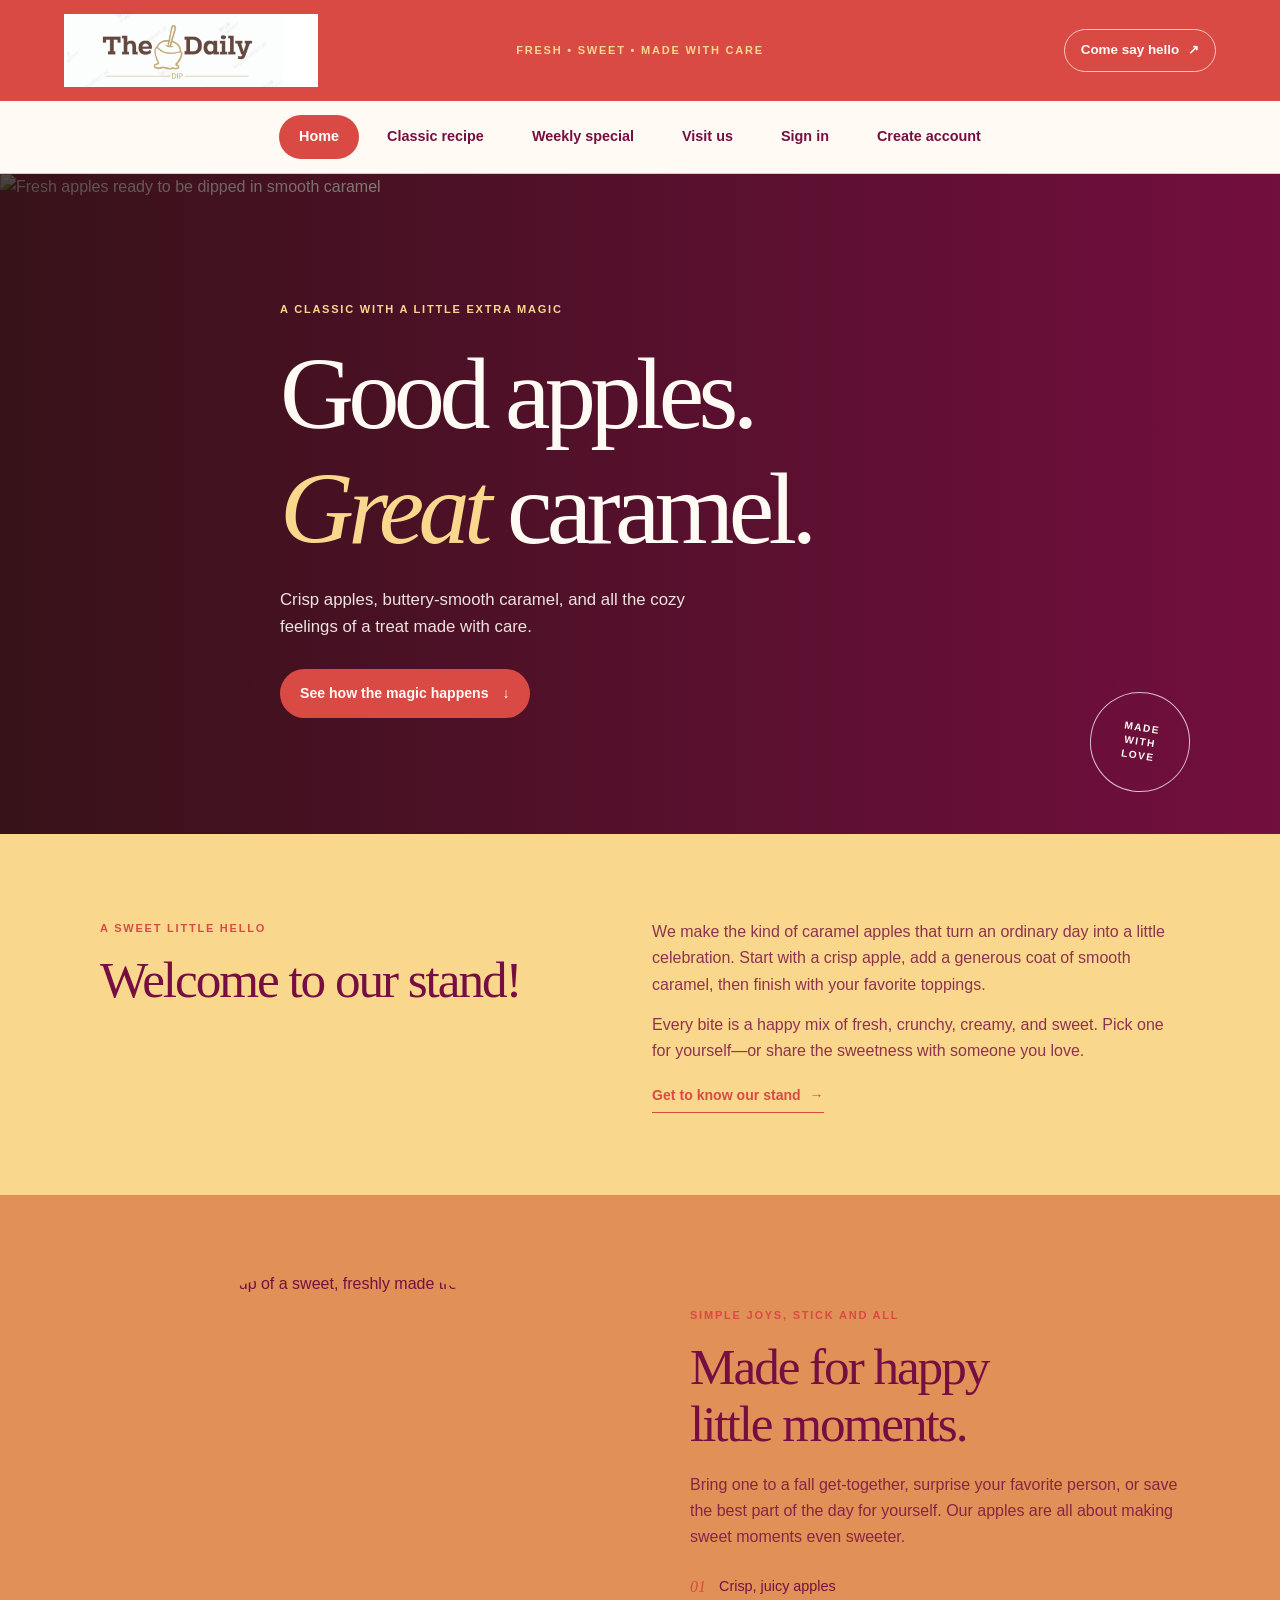
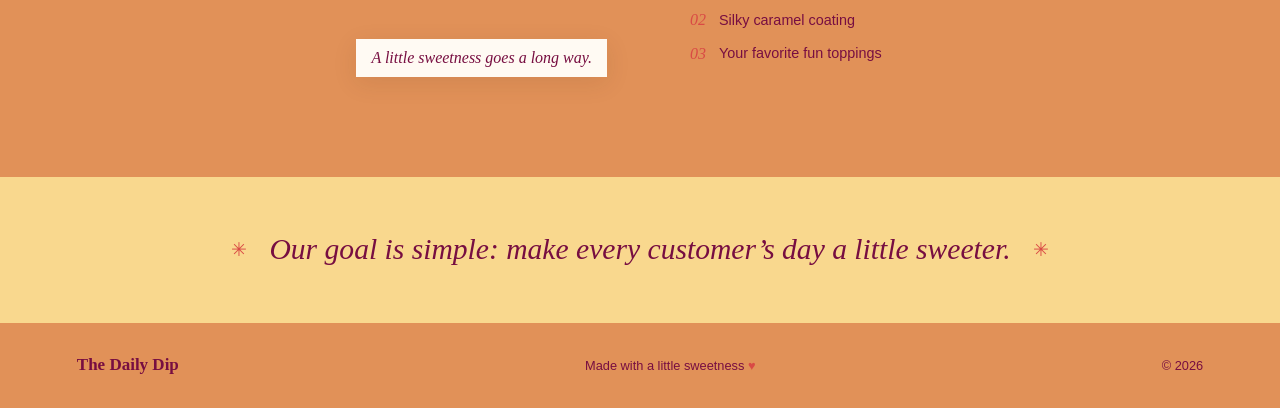
==== candy apple website/index.html @ d2ce702b "Add files via upload" ====
<!DOCTYPE html>
<html lang="en">
<head>
  <meta charset="UTF-8">
  <meta name="viewport" content="width=device-width, initial-scale=1.0">
  <meta name="theme-color" content="#770E41">
  <meta name="referrer" content="no-referrer">
  <meta http-equiv="Content-Security-Policy" content="default-src 'self'; img-src 'self' https://images.unsplash.com; script-src 'self'; style-src 'self'; base-uri 'none'; form-action 'none'; object-src 'none'">
  <meta name="description" content="Meet your new favorite fall treat: crisp apples dipped in buttery caramel and finished with a little extra sweetness.">
  <title>The Daily Dip | A little sweetness in every bite</title>
  <link rel="preconnect" href="https://images.unsplash.com">
  <link rel="stylesheet" href="style.css">
  <script src="script.js" defer></script>
</head>
<body>
  <header class="site-header">
    <a class="brand" href="#home" aria-label="The Daily Dip home" data-page-link="home">
      <img class="brand-logo" src="images/daily-dip-logo.png" alt="The Daily Dip">
    </a>
    <p class="header-note">FRESH • SWEET • MADE WITH CARE</p>
    <a class="header-cta" href="#contact" data-page-link="contact">Come say hello <span aria-hidden="true">↗</span></a>
  </header>

  <nav class="tabs" aria-label="Website pages">
    <button class="tab-button active" type="button" data-page="home" aria-controls="home" aria-current="page">Home</button>
    <button class="tab-button" type="button" data-page="recipe" aria-controls="recipe">Classic recipe</button>
    <button class="tab-button" type="button" data-page="weekly-special" aria-controls="weekly-special">Weekly special</button>
    <button class="tab-button" type="button" data-page="contact" aria-controls="contact">Visit us</button>
    <button class="tab-button sign-in-tab" type="button" data-page="signin" aria-controls="signin">Sign in</button>
    <button class="tab-button" type="button" data-page="create-account" aria-controls="create-account">Create account</button>
  </nav>

  <main>
    <section class="page" id="home">
      <div class="hero">
        <img
          class="hero-photo"
          src="https://images.unsplash.com/photo-1661179737616-95a38a48d9b2?auto=format&amp;fit=crop&amp;w=1800&amp;q=85"
          alt="Fresh apples ready to be dipped in smooth caramel"
          fetchpriority="high"
        >
        <div class="hero-shade"></div>
        <div class="hero-copy">
          <p class="eyebrow">A CLASSIC WITH A LITTLE EXTRA MAGIC</p>
          <h1>Good apples.<br><em>Great</em> caramel.</h1>
          <p class="hero-description">Crisp apples, buttery-smooth caramel, and all the cozy feelings of a treat made with care.</p>
          <button class="button button-light" type="button" data-page-link="recipe">See how the magic happens <span aria-hidden="true">↓</span></button>
        </div>
        <span class="hero-stamp" aria-hidden="true">MADE<br>WITH<br>LOVE</span>
      </div>

      <div class="intro content-width">
        <div class="intro-heading">
          <p class="section-label">A SWEET LITTLE HELLO</p>
          <h2>Welcome to our stand!</h2>
        </div>
        <div class="intro-copy">
          <p>We make the kind of caramel apples that turn an ordinary day into a little celebration. Start with a crisp apple, add a generous coat of smooth caramel, then finish with your favorite toppings.</p>
          <p>Every bite is a happy mix of fresh, crunchy, creamy, and sweet. Pick one for yourself—or share the sweetness with someone you love.</p>
          <button class="text-link" type="button" data-page-link="contact">Get to know our stand <span aria-hidden="true">→</span></button>
        </div>
      </div>

      <div class="treat-section">
        <div class="treat-inner content-width">
          <div class="treat-image-wrap">
            <img
              class="treat-image"
              src="https://images.unsplash.com/photo-1695834917465-513b31b8171d?auto=format&amp;fit=crop&amp;w=1000&amp;q=85"
              alt="A tempting close-up of a sweet, freshly made treat"
              loading="lazy"
            >
            <span class="image-caption">A little sweetness goes a long way.</span>
          </div>
          <div class="treat-copy">
            <p class="section-label">SIMPLE JOYS, STICK AND ALL</p>
            <h2>Made for happy<br>little moments.</h2>
            <p>Bring one to a fall get-together, surprise your favorite person, or save the best part of the day for yourself. Our apples are all about making sweet moments even sweeter.</p>
            <div class="treat-points">
              <span><b>01</b> Crisp, juicy apples</span>
              <span><b>02</b> Silky caramel coating</span>
              <span><b>03</b> Your favorite fun toppings</span>
            </div>
          </div>
        </div>
      </div>
      <div class="closing-note content-width">
        <span class="closing-star" aria-hidden="true">✳</span>
        <p>Our goal is simple: make every customer’s day a little sweeter.</p>
        <span class="closing-star" aria-hidden="true">✳</span>
      </div>
    </section>

    <section class="page" id="recipe" hidden>
      <div class="page-heading content-width">
        <p class="section-label">MADE FRESH, MADE WITH CARE</p>
        <h1>How to make<br><em>caramel apple magic</em></h1>
        <p>A cozy kitchen classic with crisp apples, smooth caramel, and room for all your favorite toppings.</p>
      </div>
      <div class="recipe-layout content-width">
        <aside class="recipe-sidebar">
          <div class="recipe-photo-frame">
            <img
              src="https://images.unsplash.com/photo-1661179737616-95a38a48d9b2?auto=format&amp;fit=crop&amp;w=900&amp;q=85"
              alt="Apples for a homemade caramel apple recipe"
              loading="lazy"
            >
          </div>
          <div class="recipe-facts">
            <span>MAKES</span><strong>6 apples</strong>
            <span>YOU’LL NEED</span><strong>A little patience &amp; a grown-up helper</strong>
          </div>
          <p class="safety-note">Hot caramel can burn. Ask an adult to help with melting and dipping, and follow the caramel package directions.</p>
        </aside>
        <div class="recipe-content">
          <div class="recipe-card">
            <p class="section-label">GATHER YOUR INGREDIENTS</p>
            <h2>The good stuff</h2>
            <ul class="ingredient-list">
              <li><span>6</span> medium apples</li>
              <li><span>1 package</span> soft caramels</li>
              <li><span>2 tbsp</span> water (or as directed on the caramel package)</li>
              <li><span>6</span> wooden sticks</li>
              <li><span>Optional</span> chopped nuts, sprinkles, or mini chocolate chips</li>
            </ul>
            <p class="small-note">You’ll also need a saucepan or microwave-safe bowl, a spoon, a baking tray, and parchment paper.</p>
          </div>
          <div class="directions-card">
            <p class="section-label">LET’S MAKE SOMETHING SWEET</p>
            <h2>One little step at a time</h2>
            <ol class="directions-list">
              <li><span>Wash the apples and dry them completely.</span></li>
              <li><span>Carefully remove the stems and push a wooden stick into the top of each apple.</span></li>
              <li><span>Line a baking tray with parchment paper.</span></li>
              <li><span>With an adult’s help, melt the caramels with the water according to the package directions. Stir until smooth.</span></li>
              <li><span>Dip each apple in the caramel and turn it until coated.</span></li>
              <li><span>Add your favorite toppings while the caramel is still soft.</span></li>
              <li><span>Set the apples on the prepared tray and let the caramel firm up before serving.</span></li>
              <li><span>Share, enjoy, and follow safe food-handling and storage instructions.</span></li>
            </ol>
          </div>
        </div>
      </div>
    </section>

    <section class="page" id="weekly-special" hidden>
      <div class="weekly-heading content-width">
        <p class="section-label">A LITTLE SOMETHING EXTRA</p>
        <h1>This week’s <em>special</em></h1>
        <p>Cinnamon Toast Crunch, creamy white chocolate, and a buttery caramel finish. It’s a crunchy, sweet twist on our favorite caramel apple.</p>
      </div>
      <div class="special-feature content-width">
        <figure class="special-photo">
          <img
            src="images/weekly-special.png"
            alt="Cinnamon Toast Crunch caramel apples topped with white chocolate and caramel, pictured with the weekly special sign"
          >
          <figcaption>Crunchy, creamy, cinnamon-sweet, and dipped with care.</figcaption>
        </figure>
        <div class="special-recipe">
          <p class="section-label">CINNAMON TOAST CRUNCH • WHITE CHOCOLATE • CARAMEL</p>
          <h2>Cinnamon Crunch<br><em>caramel apples</em></h2>
          <div class="special-facts">
            <span>Makes</span><strong>4 apples</strong>
            <span>Prep</span><strong>About 30 minutes, plus setting time</strong>
          </div>
          <h3>Gather your ingredients</h3>
          <ul class="ingredient-list">
            <li><span>4</span> crisp apples, washed and completely dried</li>
            <li><span>1 package</span> soft caramels, plus water as directed on package</li>
            <li><span>1 cup</span> white chocolate chips or melting wafers</li>
            <li><span>2 cups</span> Cinnamon Toast Crunch cereal, lightly crushed</li>
            <li><span>4</span> wooden apple sticks</li>
            <li><span>Optional</span> extra caramel for drizzling</li>
          </ul>
          <p class="small-note">You’ll also need parchment paper and a baking tray. Check ingredient labels for allergens before serving.</p>
        </div>
      </div>
      <div class="special-directions content-width">
        <div>
          <p class="section-label">YOUR NEW FAVORITE FALL TREAT</p>
          <h2>Make the<br><em>weekly special</em></h2>
          <p>A few simple steps turn a fresh apple into a crunchy, chocolatey, caramel-dipped treat.</p>
          <p class="safety-note">Ask an adult to help with hot caramel and melted chocolate. Follow package directions and take care to avoid burns.</p>
        </div>
        <ol class="directions-list">
          <li><span>Line a baking tray with parchment. Wash the apples, dry them completely, and carefully press a wooden stick into each stem end.</span></li>
          <li><span>Put the Cinnamon Toast Crunch in a sealed bag and gently crush it into small, crunchy pieces. Pour the crumbs into a shallow bowl.</span></li>
          <li><span>With an adult’s help, melt the caramels with water according to the package directions. Stir until smooth.</span></li>
          <li><span>Dip each apple in the caramel, turning it to coat. Let the extra caramel drip off, then set the apple on the lined tray until the caramel is just tacky.</span></li>
          <li><span>Melt the white chocolate according to its package directions. Drizzle it over the apples or dip the caramel-coated apples in it.</span></li>
          <li><span>While the chocolate is still soft, sprinkle the crushed cereal over each apple and gently press it into the coating. Drizzle with extra caramel if you like.</span></li>
          <li><span>Place the apples on the tray and let the coating set before serving. Store and handle them according to the package directions and safe food-handling guidance.</span></li>
        </ol>
      </div>
    </section>

    <section class="page" id="signin" hidden>
      <div class="signin-layout content-width">
        <div class="signin-welcome">
          <p class="section-label">A LITTLE SWEETNESS, JUST FOR YOU</p>
          <h1>Welcome<br><em>back.</em></h1>
          <p>Sign in to your Daily Dip account to pick up where you left off.</p>
          <img
            src="images/weekly-special.png"
            alt="This week's Cinnamon Toast Crunch, white chocolate, and caramel apple special"
            loading="lazy"
          >
        </div>
        <div class="signin-card">
          <span class="signin-icon" aria-hidden="true">♡</span>
          <p class="section-label">YOUR SWEET LITTLE CORNER</p>
          <h2 id="signin-heading">Sign in</h2>
          <p class="signin-description">Enter your details below to continue.</p>
          <div class="signin-form" role="group" aria-labelledby="signin-heading">
            <label for="signin-email">Email address</label>
            <input id="signin-email" type="email" placeholder="you@example.com" autocomplete="off">
            <div class="password-label">
              <label for="signin-password">Password</label>
              <button type="button" class="signin-inert-link" data-signin-message="Password reset isn’t connected in this demo.">Forgot password?</button>
            </div>
            <input id="signin-password" type="password" placeholder="Enter your password" autocomplete="off">
            <button type="button" class="button signin-submit">Sign in <span aria-hidden="true">→</span></button>
            <p class="signin-feedback" role="status" aria-live="polite" hidden></p>
          </div>
          <p class="signin-signup">New to The Daily Dip? <button type="button" class="signin-inert-link" data-page-link="create-account">Create an account</button></p>
          <p class="signin-demo-note">This sign-in screen is a visual demo. Account sign-in isn’t connected yet.</p>
        </div>
      </div>
    </section>

    <section class="page" id="create-account" hidden>
      <div class="signin-layout content-width">
        <div class="signin-welcome">
          <p class="section-label">JOIN OUR SWEET LITTLE COMMUNITY</p>
          <h1>Your next<br><em>favorite</em> starts here.</h1>
          <p>Create a Daily Dip account to keep all your favorite treats close at hand.</p>
          <img
            src="images/weekly-special.png"
            alt="This week's Cinnamon Toast Crunch, white chocolate, and caramel apple special"
            loading="lazy"
          >
        </div>
        <div class="signin-card">
          <span class="signin-icon" aria-hidden="true">♡</span>
          <p class="section-label">SAVE A SEAT AT THE SWEET TABLE</p>
          <h2 id="create-account-heading">Create an account</h2>
          <p class="signin-description">Add your details below to get started.</p>
          <div class="signin-form" role="group" aria-labelledby="create-account-heading">
            <label for="create-account-name">Your name</label>
            <input id="create-account-name" type="text" placeholder="Your name" autocomplete="off">
            <label for="create-account-email">Email address</label>
            <input id="create-account-email" type="email" placeholder="you@example.com" autocomplete="off">
            <label for="create-account-password">Create a password</label>
            <input id="create-account-password" type="password" placeholder="Create a password" autocomplete="off">
            <button type="button" class="button signin-submit create-account-submit">Create account <span aria-hidden="true">→</span></button>
            <p class="signin-feedback" role="status" aria-live="polite" hidden></p>
          </div>
          <p class="signin-signup">Already have an account? <button type="button" class="signin-inert-link" data-page-link="signin">Sign in</button></p>
          <p class="signin-demo-note">This account-creation screen is a visual demo. Your details aren’t sent or saved.</p>
        </div>
      </div>
    </section>

    <section class="page" id="contact" hidden>
      <div class="contact-hero content-width">
        <div>
          <p class="section-label">COME SAY HELLO</p>
          <h1>There’s always<br>room for <em>one more.</em></h1>
          <p>We’d love to help you find your perfect caramel apple. Here’s a little more about our stand.</p>
        </div>
        <div class="contact-photo-wrap">
          <img
            src="https://images.unsplash.com/photo-1695834917465-513b31b8171d?auto=format&amp;fit=crop&amp;w=900&amp;q=85"
            alt="A sweet treat to share with friends and family"
            loading="lazy"
          >
        </div>
      </div>
      <div class="contact-details content-width">
        <div class="contact-card">
          <span class="contact-icon" aria-hidden="true">✳</span>
          <p class="section-label">OUR LITTLE BUSINESS</p>
          <h2>Small treats.<br>Big smiles.</h2>
          <p>We’re here to make a simple, delicious treat feel special. From that first crisp bite to the last bit of caramel, our aim is to make your day a little sweeter.</p>
        </div>
        <div class="contact-card contact-card-highlight">
          <span class="contact-icon" aria-hidden="true">♡</span>
          <p class="section-label">FIND &amp; CONTACT US</p>
          <h2>Let’s keep<br>in touch.</h2>
          <p>Our phone, email, location, and hours haven’t been added yet. Check back soon for the details—or ask the stand in person.</p>
          <div class="detail-list">
            <p><span>Location</span><strong>Details coming soon</strong></p>
            <p><span>Hours</span><strong>Details coming soon</strong></p>
            <p><span>Custom orders</span><strong>Details coming soon</strong></p>
          </div>
        </div>
      </div>
      <p class="mission-note content-width">Thanks for stopping by. We hope your day is a little sweeter already.</p>
    </section>
  </main>

  <footer class="site-footer">
    <a class="footer-brand" href="#home" data-page-link="home">The Daily Dip</a>
    <span>Made with a little sweetness <span aria-hidden="true">♥</span></span>
    <span>© 2026</span>
  </footer>
</body>
</html>
---- candy apple website/style.css ----
:root {
  --page-bg: #F9D88E;
  --card-bg: #fffaf3;
  --font-color: #770E41;
  --heading-color: #770E41;
  --accent-color: #D94A45;
  --accent-light: #E19158;
  --border-color: rgba(119, 14, 65, .22);
  --heading-font: Georgia, "Times New Roman", serif;
  --body-font: Arial, Helvetica, sans-serif;
}

* { box-sizing: border-box; }

html { scroll-behavior: smooth; }

body {
  margin: 0;
  background: var(--page-bg);
  color: var(--font-color);
  font-family: var(--body-font);
  line-height: 1.65;
}

button, a { -webkit-tap-highlight-color: transparent; }
button { font: inherit; }
a { color: inherit; }

.site-header {
  min-height: 94px;
  padding: 14px max(5vw, 22px);
  display: grid;
  grid-template-columns: 1fr auto 1fr;
  align-items: center;
  gap: 24px;
  background: #D94A45;
}

.brand {
  display: inline-flex;
  align-items: center;
  justify-self: start;
  gap: 12px;
  text-decoration: none;
}

.brand-logo {
  display: block;
  width: 254px;
  height: auto;
}

.footer-brand { color: var(--heading-color); font: 700 17px/1.05 var(--heading-font); }

.header-note, .eyebrow, .section-label {
  color: #D94A45;
  font-size: .69rem;
  font-weight: 700;
  letter-spacing: .16em;
}

.header-note { margin: 0; text-align: center; color: #F9D88E; }

.header-cta {
  justify-self: end;
  padding: 9px 16px;
  border: 1px solid rgba(255, 250, 243, .7);
  border-radius: 999px;
  color: #fffaf3;
  font-size: .84rem;
  font-weight: 700;
  text-decoration: none;
}

.header-cta span { padding-left: 5px; }
.header-cta:hover { background: rgba(249, 216, 142, .18); }

.tabs {
  position: relative;
  z-index: 2;
  display: flex;
  justify-content: center;
  gap: 8px;
  padding: 14px 18px;
  border-bottom: 1px solid var(--border-color);
  background: var(--card-bg);
}

.tab-button {
  padding: 9px 19px;
  border: 1px solid transparent;
  border-radius: 999px;
  background: transparent;
  color: var(--font-color);
  cursor: pointer;
  font-size: .9rem;
  font-weight: 700;
  transition: background .18s ease, color .18s ease, border-color .18s ease;
}

.tab-button:hover { border-color: var(--border-color); }
.tab-button.active { background: #D94A45; color: white; }
.tab-button:focus-visible, .button:focus-visible, .header-cta:focus-visible, a:focus-visible {
  outline: 3px solid #D94A45;
  outline-offset: 3px;
}

.page[hidden] { display: none; }
.page { animation: appear .24s ease both; }
@keyframes appear {
  from { opacity: 0; transform: translateY(5px); }
  to { opacity: 1; transform: translateY(0); }
}

.hero {
  position: relative;
  display: flex;
  min-height: min(660px, 69vw);
  align-items: center;
  overflow: hidden;
  background: #770E41;
  color: white;
}

.hero-photo, .hero-shade {
  position: absolute;
  inset: 0;
  width: 100%;
  height: 100%;
}

.hero-photo { object-fit: cover; object-position: center 54%; }
.hero-shade { background: linear-gradient(90deg, rgba(37, 19, 13, .78), rgba(37, 19, 13, .4) 52%, rgba(37, 19, 13, .05)); }

.hero-copy {
  position: relative;
  z-index: 1;
  width: min(720px, 78%);
  margin: 0 auto;
  padding: 84px 0;
}

.hero .eyebrow { color: #F9D88E; }
h1, h2, h3 { color: var(--heading-color); font-family: var(--heading-font); line-height: 1.12; }
.hero h1 {
  margin: 19px 0;
  color: #fffaf3;
  font-size: clamp(3.2rem, 8vw, 6.7rem);
  font-weight: 500;
  letter-spacing: -.055em;
}
h1 em, h2 em { color: var(--accent-color); font-weight: 400; }
.hero h1 em { color: #F9D88E; }

.hero-description {
  max-width: 430px;
  margin: 0 0 28px;
  color: rgba(255, 250, 243, .9);
  font-size: 1.05rem;
}

.button {
  display: inline-flex;
  align-items: center;
  gap: 14px;
  border: 0;
  border-radius: 999px;
  padding: 13px 20px;
  cursor: pointer;
  font-size: .88rem;
  font-weight: 700;
}

.button-light { background: #D94A45; color: #fffaf3; }
.button-light:hover { background: #770E41; }

.hero-stamp {
  position: absolute;
  right: max(7vw, 28px);
  bottom: 42px;
  display: grid;
  width: 100px;
  height: 100px;
  place-content: center;
  border: 1px solid rgba(255, 250, 243, .75);
  border-radius: 50%;
  color: #fffaf3;
  font: 700 .64rem/1.4 var(--body-font);
  letter-spacing: .14em;
  text-align: center;
  transform: rotate(9deg);
}

.content-width { width: min(1080px, 88%); margin-right: auto; margin-left: auto; }
.intro {
  display: grid;
  grid-template-columns: .92fr 1.08fr;
  gap: clamp(30px, 8vw, 110px);
  padding-top: 85px;
  padding-bottom: 82px;
}

.section-label { margin: 0 0 14px; }
.intro h2, .treat-copy h2, .contact-card h2 {
  margin: 0;
  font-size: clamp(2.2rem, 4vw, 3.3rem);
  font-weight: 500;
  letter-spacing: -.04em;
}

.intro-copy p { margin: 0 0 14px; color: rgba(119, 14, 65, .82); }
.text-link {
  margin-top: 5px;
  padding: 0 0 5px;
  border: 0;
  border-bottom: 1px solid var(--accent-color);
  background: none;
  color: var(--accent-color);
  cursor: pointer;
  font-size: .88rem;
  font-weight: 700;
}
.text-link span { padding-left: 5px; }

.treat-section { padding: 76px 0; background: #E19158; }
.treat-inner {
  display: grid;
  grid-template-columns: 1fr 1fr;
  align-items: center;
  gap: clamp(40px, 8vw, 100px);
}
.treat-image-wrap { position: relative; }
.treat-image {
  display: block;
  width: 100%;
  height: 430px;
  border-radius: 46% 46% 4px 4px;
  object-fit: cover;
}
.image-caption {
  position: absolute;
  right: -17px;
  bottom: 24px;
  padding: 10px 15px;
  background: var(--card-bg);
  color: var(--heading-color);
  font: italic 1rem var(--heading-font);
  box-shadow: 0 6px 24px rgba(75, 43, 24, .1);
}
.treat-copy > p:not(.section-label) { margin: 19px 0; color: rgba(119, 14, 65, .84); }
.treat-points { display: grid; gap: 10px; margin-top: 24px; }
.treat-points span { display: flex; align-items: center; gap: 13px; font-size: .9rem; }
.treat-points b { color: var(--accent-color); font: italic 1rem var(--heading-font); }

.closing-note {
  display: flex;
  min-height: 146px;
  align-items: center;
  justify-content: center;
  gap: 22px;
  color: var(--heading-color);
  text-align: center;
}
.closing-note p { font: italic clamp(1.3rem, 3vw, 1.85rem) var(--heading-font); }
.closing-star { color: var(--accent-color); font-size: 1.2rem; }

.page-heading { padding-top: 76px; padding-bottom: 38px; text-align: center; }
.page-heading h1, .contact-hero h1 {
  margin: 0;
  font-size: clamp(2.8rem, 6vw, 5rem);
  font-weight: 500;
  letter-spacing: -.055em;
}
.page-heading > p:last-child { max-width: 530px; margin: 16px auto 0; color: rgba(119, 14, 65, .82); }

.recipe-layout {
  display: grid;
  grid-template-columns: .7fr 1.3fr;
  align-items: start;
  gap: 34px;
  padding-bottom: 86px;
}
.recipe-sidebar { position: sticky; top: 20px; }
.recipe-photo-frame { padding: 9px; border: 1px solid var(--border-color); background: var(--card-bg); }
.recipe-photo-frame img { display: block; width: 100%; height: 300px; object-fit: cover; }
.recipe-facts {
  display: grid;
  grid-template-columns: 1fr 1.25fr;
  gap: 6px 15px;
  padding: 18px 0;
  border-bottom: 1px solid var(--border-color);
}
.recipe-facts span { color: var(--accent-color); font-size: .67rem; font-weight: 700; letter-spacing: .13em; }
.recipe-facts strong { font-family: var(--heading-font); font-size: .92rem; font-weight: 500; }
.safety-note { padding-left: 13px; border-left: 3px solid var(--accent-color); color: #66544b; font-size: .8rem; }
.recipe-card, .directions-card { padding: clamp(22px, 4vw, 38px); border: 1px solid var(--border-color); background: var(--card-bg); }
.recipe-card h2, .directions-card h2 { margin: 0 0 18px; font-size: 2rem; font-weight: 500; }
.ingredient-list { margin: 0; padding: 0; list-style: none; }
.ingredient-list li { display: flex; gap: 13px; align-items: baseline; padding: 10px 0; border-bottom: 1px solid #f0e8df; color: #66544b; font-size: .9rem; }
.ingredient-list li span { min-width: 66px; color: var(--heading-color); font-family: var(--heading-font); font-weight: 700; }
.small-note { margin: 18px 0 0; color: #806b5e; font-size: .82rem; font-style: italic; }
.directions-card { margin-top: 20px; }
.directions-list { display: grid; gap: 13px; margin: 0; padding: 0; counter-reset: steps; list-style: none; }
.directions-list li { display: grid; grid-template-columns: 32px 1fr; gap: 12px; align-items: start; color: #66544b; font-size: .9rem; counter-increment: steps; }
.directions-list li::before {
  display: grid;
  width: 29px;
  height: 29px;
  place-items: center;
  border-radius: 50%;
  background: var(--accent-light);
  color: var(--accent-color);
  content: counter(steps, decimal-leading-zero);
  font-size: .7rem;
  font-weight: 700;
}

.contact-hero {
  display: grid;
  grid-template-columns: 1fr .8fr;
  align-items: center;
  gap: 55px;
  padding-top: 72px;
  padding-bottom: 55px;
}
.contact-hero h1 { font-size: clamp(2.8rem, 5vw, 4.7rem); }
.contact-hero > div:first-child > p:last-child { max-width: 400px; margin: 18px 0 0; color: #66544b; }
.contact-photo-wrap { position: relative; padding: 12px; border: 1px solid var(--border-color); background: var(--card-bg); transform: rotate(2deg); }
.contact-photo-wrap img { display: block; width: 100%; height: 310px; object-fit: cover; }
.contact-details { display: grid; grid-template-columns: 1fr 1fr; gap: 20px; padding-bottom: 24px; }
.contact-card { padding: clamp(25px, 4vw, 42px); border: 1px solid var(--border-color); background: var(--card-bg); }
.contact-card-highlight { background: #F9D88E; }
.contact-icon { display: grid; width: 40px; height: 40px; place-items: center; margin-bottom: 20px; border-radius: 50%; background: #D94A45; color: #fffaf3; font-size: 1.3rem; }
.contact-card h2 { margin-bottom: 15px; font-size: 2.3rem; }
.contact-card > p:not(.section-label) { max-width: 38ch; margin: 0; color: #66544b; font-size: .9rem; }
.detail-list { margin-top: 20px; border-top: 1px solid rgba(100, 47, 32, .15); }
.detail-list p { display: flex; justify-content: space-between; gap: 12px; margin: 0; padding: 10px 0; border-bottom: 1px solid rgba(100, 47, 32, .15); font-size: .8rem; }
.detail-list span { color: #806b5e; }
.detail-list strong { color: var(--heading-color); text-align: right; }
.mission-note { padding: 24px 0 74px; color: var(--accent-color); font: italic 1.25rem var(--heading-font); text-align: center; }

.weekly-heading {
  padding-top: 68px;
  padding-bottom: 35px;
  text-align: center;
}
.weekly-heading h1 {
  margin: 0;
  font-size: clamp(2.8rem, 6vw, 5rem);
  font-weight: 500;
  letter-spacing: -.055em;
}
.weekly-heading > p:last-child { max-width: 620px; margin: 16px auto 0; color: #66544b; }
.special-feature {
  display: grid;
  grid-template-columns: .85fr 1.15fr;
  align-items: start;
  gap: clamp(28px, 6vw, 72px);
  padding-bottom: 54px;
}
.special-photo {
  position: sticky;
  top: 20px;
  margin: 0;
  padding: 11px;
  border: 1px solid var(--border-color);
  background: var(--card-bg);
}
.special-photo img { display: block; width: 100%; height: auto; }
.special-photo figcaption { padding: 12px 5px 3px; color: #806b5e; font: italic .95rem var(--heading-font); text-align: center; }
.special-recipe { padding: clamp(23px, 4vw, 38px); border: 1px solid var(--border-color); background: var(--card-bg); }
.special-recipe > .section-label { line-height: 1.6; }
.special-recipe h2, .special-directions h2 { margin: 0 0 20px; font-size: clamp(2.1rem, 4vw, 3.2rem); font-weight: 500; letter-spacing: -.04em; }
.special-facts { display: grid; grid-template-columns: 90px 1fr; gap: 8px 14px; margin: 0 0 26px; padding: 15px 0; border-top: 1px solid var(--border-color); border-bottom: 1px solid var(--border-color); }
.special-facts span { color: var(--accent-color); font-size: .71rem; font-weight: 700; letter-spacing: .12em; text-transform: uppercase; }
.special-facts strong { color: var(--heading-color); font: 500 .94rem var(--heading-font); }
.special-recipe h3 { margin: 0 0 10px; font-size: 1.5rem; }
.special-directions { display: grid; grid-template-columns: .75fr 1.25fr; gap: clamp(30px, 7vw, 90px); padding: 45px clamp(23px, 5vw, 54px); border: 1px solid var(--border-color); background: #F9D88E; }
.special-directions h2 { margin-bottom: 13px; }
.special-directions > div > p:not(.section-label) { color: #66544b; font-size: .91rem; }
.special-directions .safety-note { margin-top: 20px; }
.special-directions .directions-list { gap: 17px; }

.signin-layout {
  display: grid;
  grid-template-columns: 1fr .85fr;
  align-items: center;
  gap: clamp(35px, 8vw, 100px);
  min-height: 620px;
  padding-top: 55px;
  padding-bottom: 65px;
}
.signin-welcome h1 {
  margin: 0;
  font-size: clamp(3.2rem, 7vw, 5.7rem);
  font-weight: 500;
  letter-spacing: -.055em;
}
.signin-welcome > p:not(.section-label) { max-width: 380px; margin: 18px 0 25px; color: #66544b; }
.signin-welcome img {
  display: block;
  width: min(100%, 410px);
  max-height: 245px;
  border: 8px solid var(--card-bg);
  box-shadow: 0 0 0 1px var(--border-color);
  object-fit: cover;
}
.signin-card { padding: clamp(26px, 4vw, 43px); border: 1px solid var(--border-color); background: var(--card-bg); }
.signin-icon { display: grid; width: 42px; height: 42px; place-items: center; margin-bottom: 21px; border-radius: 50%; background: #D94A45; color: #fffaf3; font-size: 1.35rem; }
.signin-card h2 { margin: 0; font-size: 2.5rem; font-weight: 500; }
.signin-description { margin: 8px 0 25px; color: #806b5e; font-size: .9rem; }
.signin-form { display: grid; gap: 10px; }
.signin-form label { color: var(--heading-color); font-size: .82rem; font-weight: 700; }
.signin-form input {
  width: 100%;
  min-height: 46px;
  margin-bottom: 8px;
  padding: 11px 13px;
  border: 1px solid var(--border-color);
  border-radius: 6px;
  background: #fffdfa;
  color: var(--font-color);
  font: inherit;
}
.signin-form input:focus { outline: 2px solid var(--accent-color); outline-offset: 2px; }
.signin-form input::placeholder { color: #a28f82; }
.password-label { display: flex; align-items: center; justify-content: space-between; gap: 10px; }
.signin-inert-link { padding: 0; border: 0; background: none; color: var(--accent-color); cursor: pointer; font: 700 .79rem var(--body-font); text-decoration: underline; text-underline-offset: 2px; }
.signin-submit { justify-content: center; margin-top: 5px; background: #D94A45; color: white; }
.signin-submit:hover { background: #770E41; }
.signin-feedback { margin: 6px 0 0; padding: 10px 12px; border-left: 3px solid var(--accent-color); background: var(--page-bg); color: var(--heading-color); font-size: .82rem; }
.signin-signup { margin: 20px 0 0; text-align: center; color: #66544b; font-size: .82rem; }
.signin-demo-note { margin: 19px 0 0; padding-top: 14px; border-top: 1px solid var(--border-color); color: #806b5e; font-size: .73rem; text-align: center; }

.site-footer {
  display: flex;
  min-height: 85px;
  align-items: center;
  justify-content: space-between;
  gap: 18px;
  padding: 20px max(6vw, 22px);
  background: var(--accent-light);
  color: var(--heading-color);
  font-size: .8rem;
}
.footer-brand { text-decoration: none; }
.site-footer > span:nth-child(2) span { color: var(--accent-color); }

@media (max-width: 700px) {
  .site-header { grid-template-columns: 1fr auto; min-height: 78px; }
  .header-note { display: none; }
  .hero { min-height: 570px; }
  .hero-copy { width: 82%; padding: 80px 0; }
  .hero h1 { font-size: clamp(3.2rem, 13vw, 5rem); }
  .hero-shade { background: linear-gradient(90deg, rgba(37, 19, 13, .75), rgba(37, 19, 13, .18)); }
  .hero-stamp { right: 6%; bottom: 24px; width: 78px; height: 78px; font-size: .55rem; }
  .intro, .treat-inner, .recipe-layout, .contact-hero, .contact-details, .special-feature, .special-directions, .signin-layout { grid-template-columns: 1fr; }
  .intro { gap: 17px; padding-top: 62px; padding-bottom: 60px; }
  .treat-section { padding: 55px 0; }
  .treat-image { height: min(420px, 90vw); }
  .treat-inner { gap: 36px; }
  .image-caption { right: -7px; }
  .recipe-sidebar, .special-photo { position: static; }
  .recipe-photo-frame img { height: 250px; }
  .recipe-layout { gap: 24px; padding-bottom: 58px; }
  .page-heading { padding-top: 58px; }
  .contact-hero { gap: 32px; padding-top: 54px; }
  .contact-photo-wrap { max-width: 500px; }
  .contact-details { gap: 14px; }
  .signin-layout { gap: 30px; min-height: 0; padding-top: 45px; padding-bottom: 50px; }
  .signin-welcome img { max-height: 200px; object-position: center 60%; }
  .site-footer { flex-wrap: wrap; }
}

@media (max-width: 440px) {
  .site-header { padding-right: 17px; padding-left: 17px; }
  .brand-logo { width: min(52vw, 205px); }
  .header-cta { padding: 8px 11px; font-size: .76rem; }
  .tabs { gap: 2px; padding: 10px 5px; }
  .tab-button { flex: 1 1 22%; padding: 9px 3px; font-size: .68rem; }
  .content-width { width: 88%; }
  .hero { min-height: 535px; }
  .hero-copy { width: 86%; }
  .hero .eyebrow { max-width: 250px; font-size: .6rem; }
  .hero-description { max-width: 290px; font-size: .94rem; }
  .button { gap: 8px; padding: 12px 14px; font-size: .77rem; }
  .recipe-facts { grid-template-columns: 1fr 1.3fr; }
  .weekly-heading { padding-top: 52px; }
  .special-feature { padding-bottom: 35px; }
  .special-directions { padding: 28px 20px; }
  .detail-list p { font-size: .74rem; }
  .site-footer { justify-content: center; text-align: center; }
  .site-footer > span { width: 100%; }
}

@media (prefers-reduced-motion: reduce) {
  *, *::before, *::after { scroll-behavior: auto !important; animation-duration: .01ms !important; transition-duration: .01ms !important; }
}
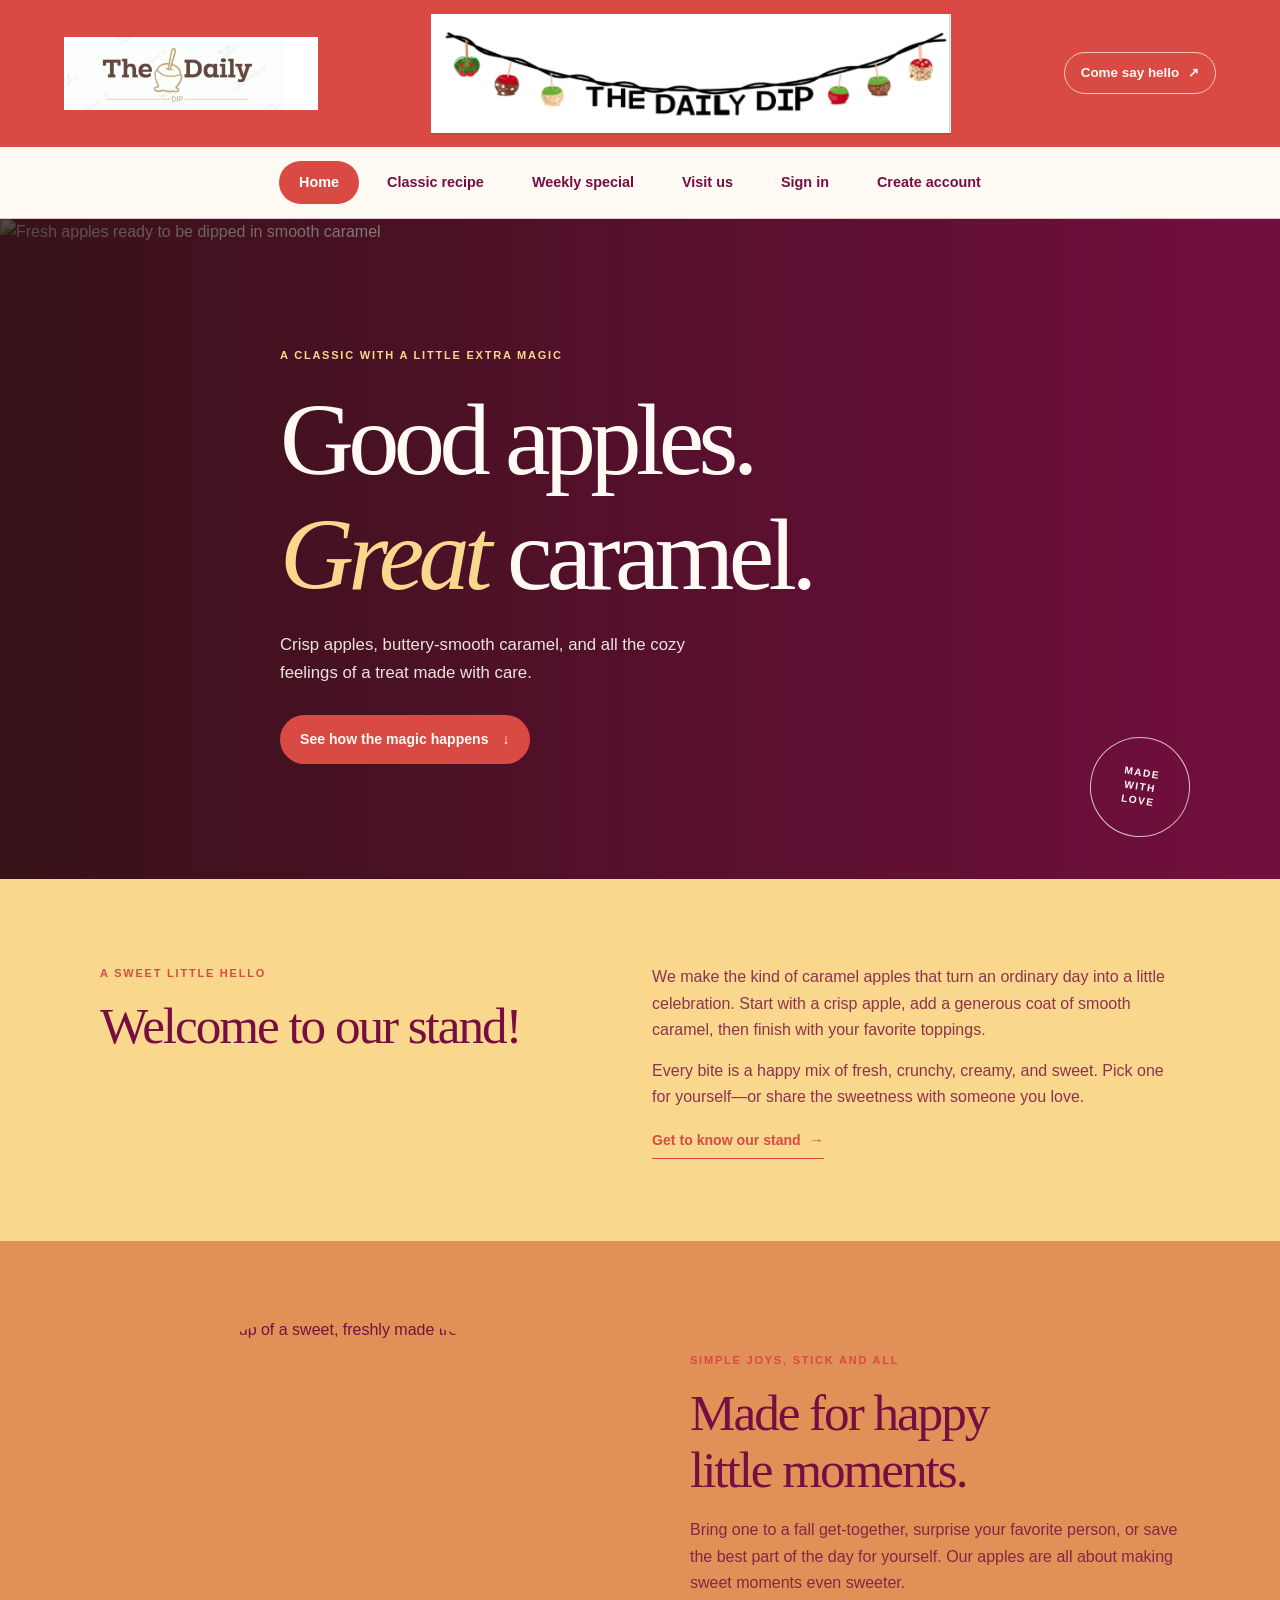
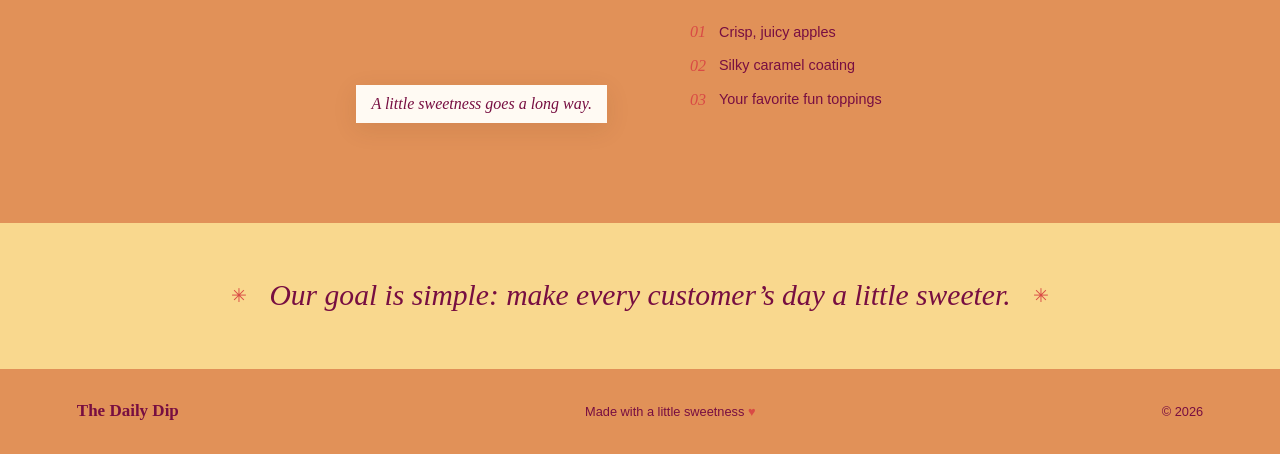
==== commit 3860485c: "Add files via upload" ====
--- a/candy apple website/index.html
+++ b/candy apple website/index.html
@@ -17,7 +17,7 @@
     <a class="brand" href="#home" aria-label="The Daily Dip home" data-page-link="home">
       <img class="brand-logo" src="images/daily-dip-logo.png" alt="The Daily Dip">
     </a>
-    <p class="header-note">FRESH • SWEET • MADE WITH CARE</p>
+    <img class="header-note" src="images/daily-dip-banner.png" alt="The Daily Dip banner">
     <a class="header-cta" href="#contact" data-page-link="contact">Come say hello <span aria-hidden="true">↗</span></a>
   </header>
 
--- a/candy apple website/style.css
+++ b/candy apple website/style.css
@@ -30,7 +30,7 @@
   min-height: 94px;
   padding: 14px max(5vw, 22px);
   display: grid;
-  grid-template-columns: 1fr auto 1fr;
+  grid-template-columns: auto minmax(0, 1fr) auto;
   align-items: center;
   gap: 24px;
   background: #D94A45;
@@ -59,7 +59,14 @@
   letter-spacing: .16em;
 }
 
-.header-note { margin: 0; text-align: center; color: #F9D88E; }
+.header-note {
+  display: block;
+  width: min(42vw, 520px);
+  max-width: 100%;
+  margin: 0 auto;
+  text-align: center;
+  filter: drop-shadow(0 2px 0 rgba(0, 0, 0, .08));
+}
 
 .header-cta {
   justify-self: end;
